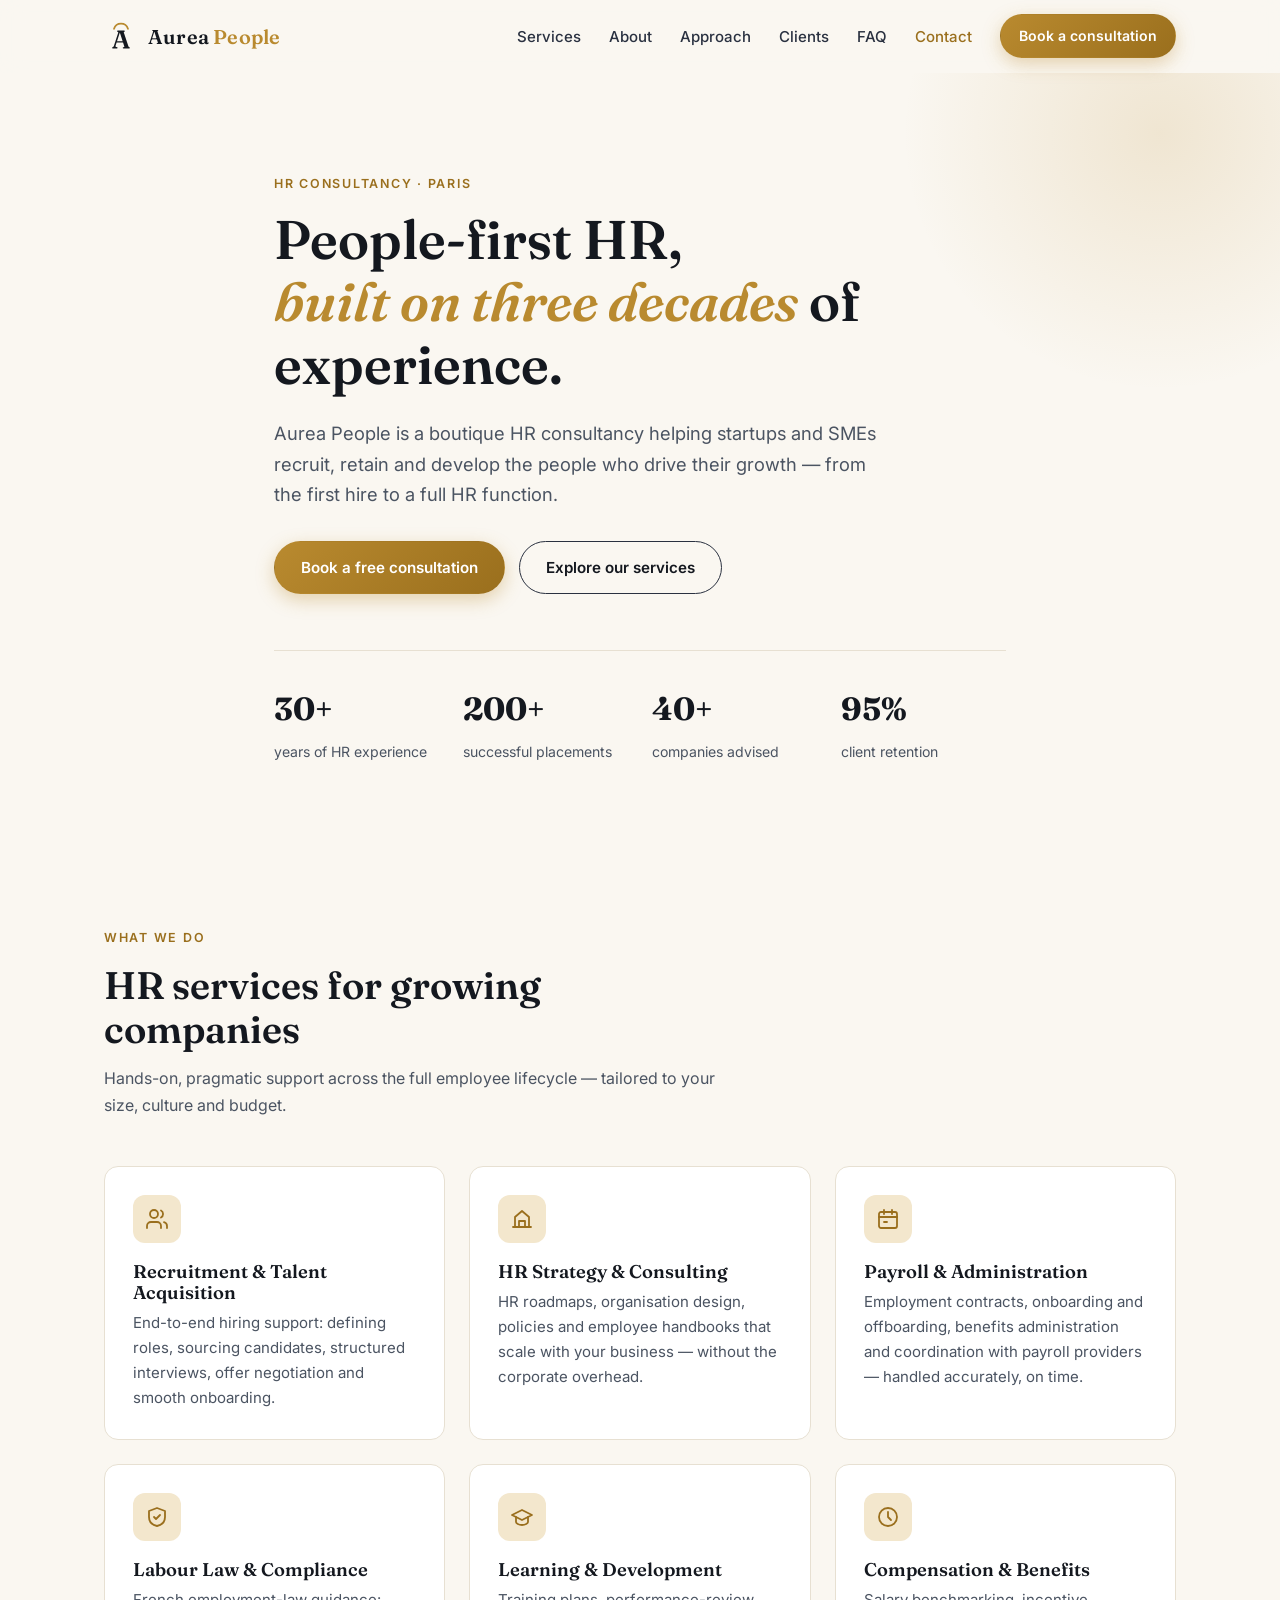
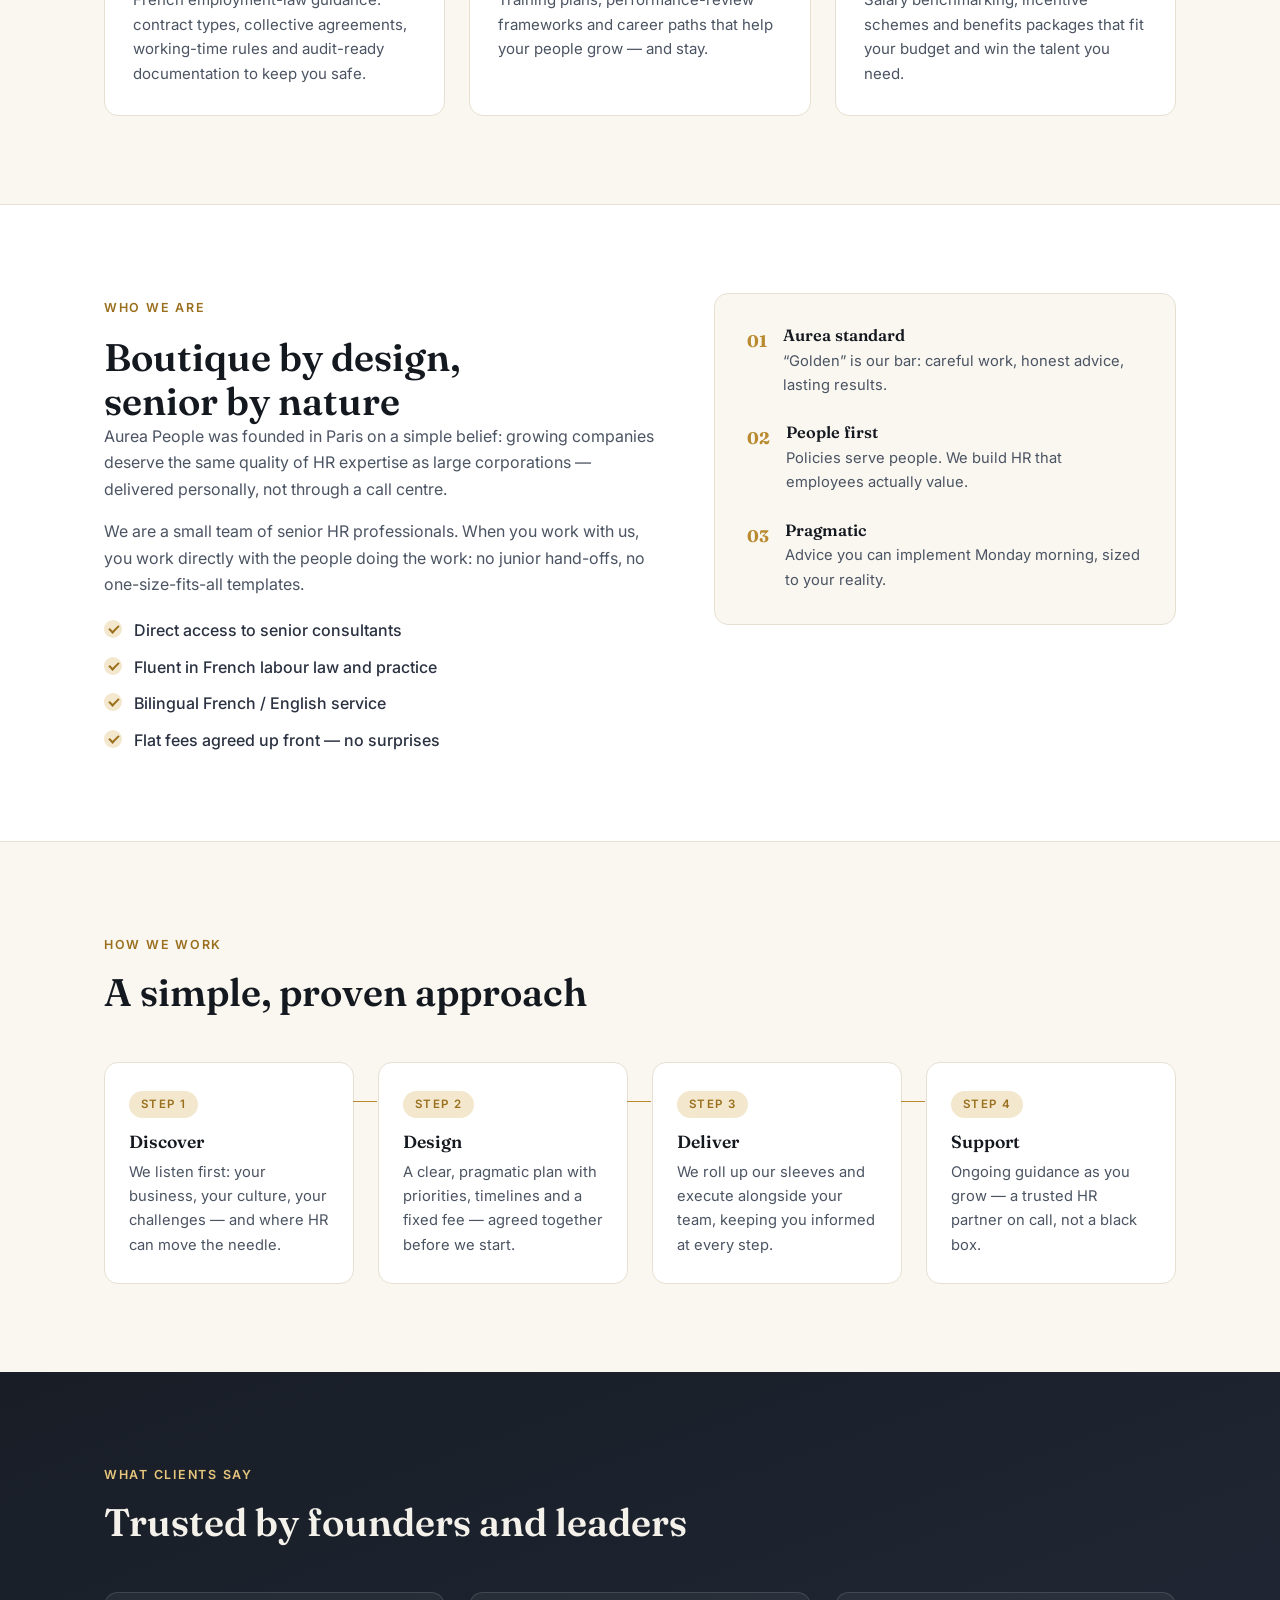
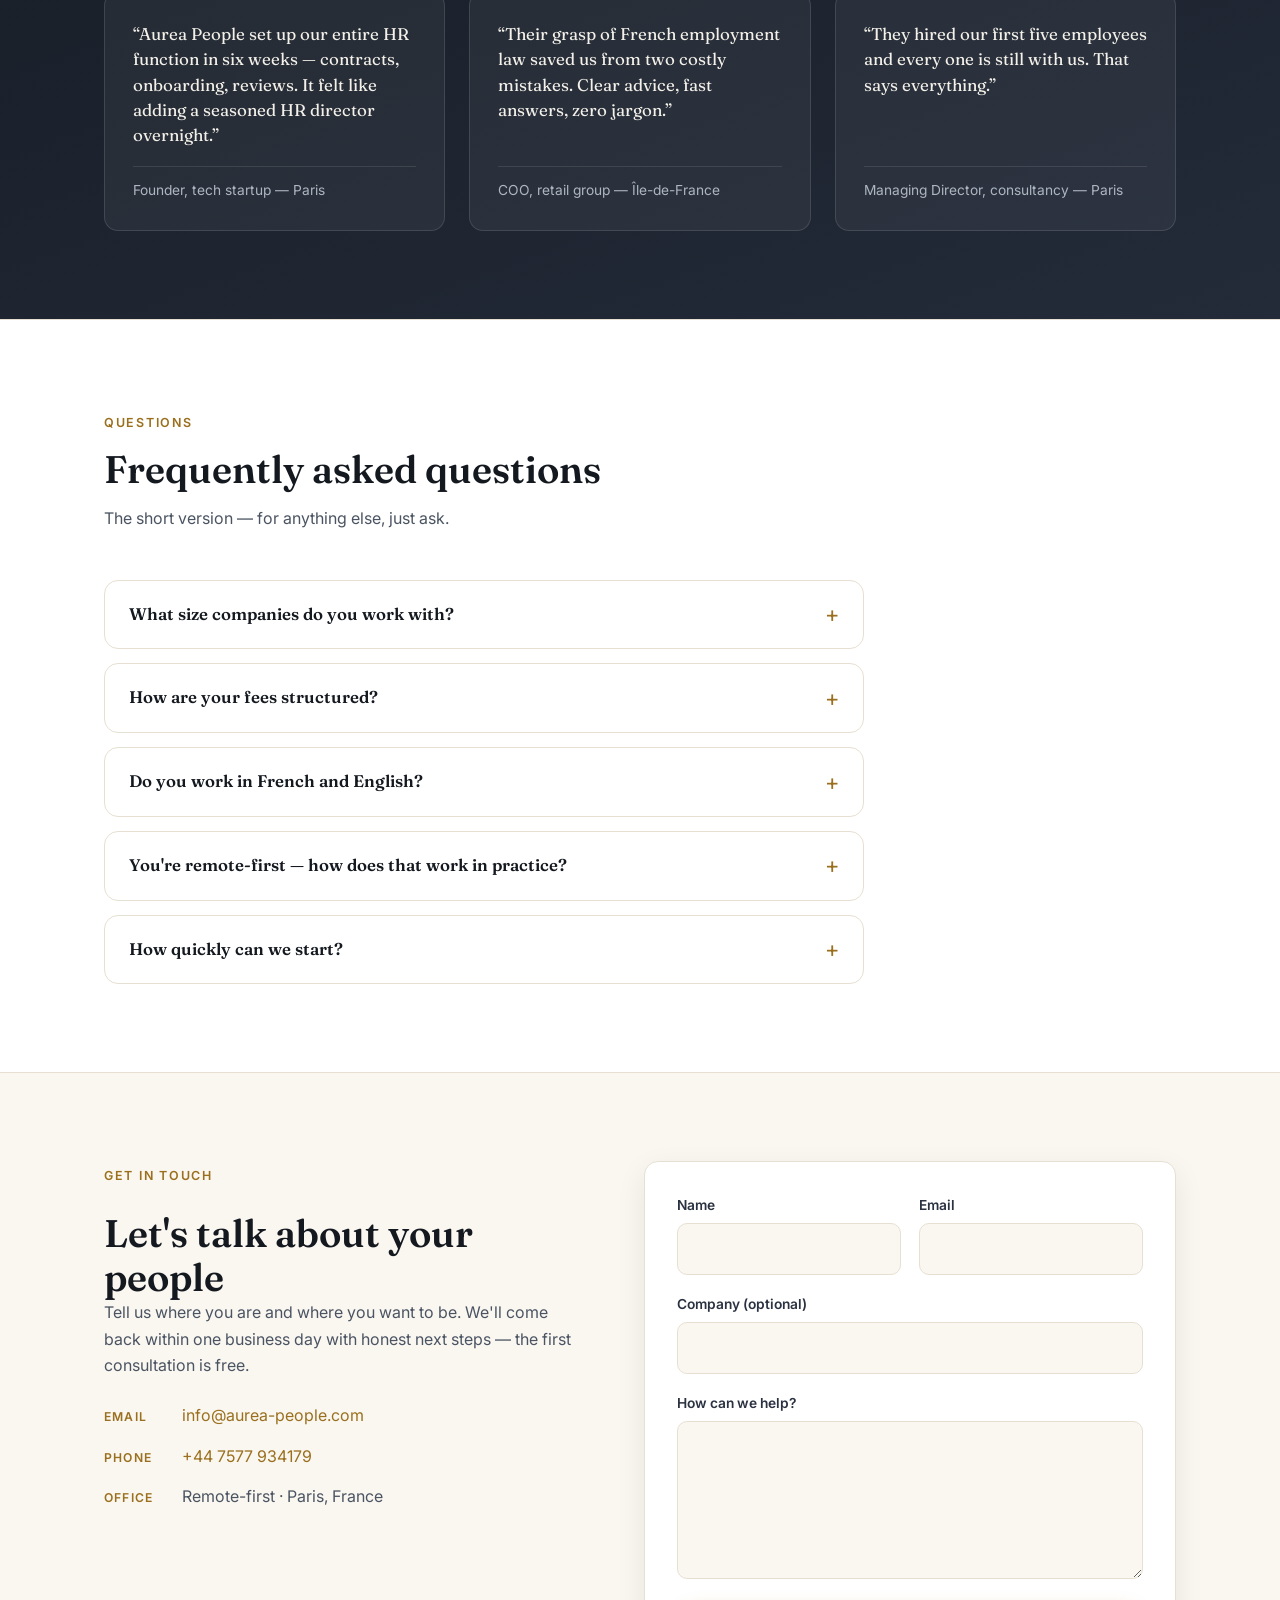
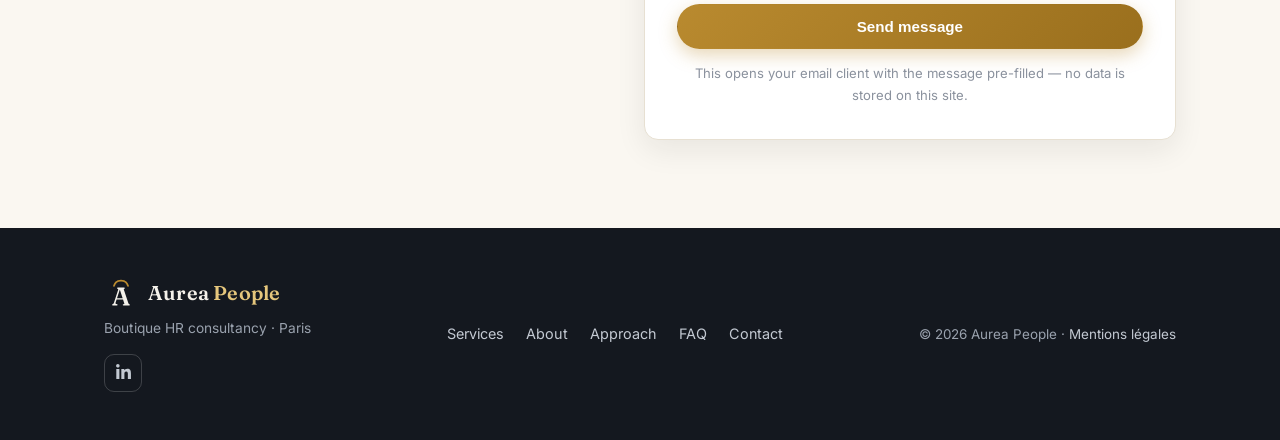
==== index.html @ 14871f21 "Initial commit: Aurea People static site" ====
<!DOCTYPE html>
<html lang="en">
<head>
  <meta charset="UTF-8" />
  <meta name="viewport" content="width=device-width, initial-scale=1.0" />
  <title>Aurea People — Boutique HR Consultancy in Paris</title>
  <meta name="description" content="Aurea People is a boutique HR consultancy in Paris helping startups and SMEs recruit, retain and develop their people — from first hire to full HR function." />
  <meta name="theme-color" content="#faf7f1" />
  <link rel="canonical" href="https://aurea-people.com/" />
  <meta property="og:title" content="Aurea People — Boutique HR Consultancy in Paris" />
  <meta property="og:description" content="People-first HR services: recruitment, HR strategy, payroll, compliance and training for growing companies." />
  <meta property="og:type" content="website" />
  <meta property="og:url" content="https://aurea-people.com/" />
  <meta property="og:image" content="https://aurea-people.com/social-card.png" />
  <meta property="og:image:width" content="1200" />
  <meta property="og:image:height" content="630" />
  <meta property="og:image:alt" content="Aurea People — Boutique HR consultancy in Paris" />
  <meta name="twitter:card" content="summary_large_image" />
  <meta name="twitter:title" content="Aurea People — Boutique HR Consultancy in Paris" />
  <meta name="twitter:description" content="People-first HR services: recruitment, HR strategy, payroll, compliance and training for growing companies." />
  <meta name="twitter:image" content="https://aurea-people.com/social-card.png" />
  <link rel="icon" type="image/svg+xml" href="favicon.svg" />
  <link rel="preconnect" href="https://fonts.googleapis.com" />
  <link rel="preconnect" href="https://fonts.gstatic.com" crossorigin />
  <link href="https://fonts.googleapis.com/css2?family=Fraunces:opsz,wght@9..144,500;9..144,600;9..144,700&family=Inter:wght@400;500;600&display=swap" rel="stylesheet" />
  <link rel="stylesheet" href="styles.css" />
  <script type="application/ld+json">
  {
    "@context": "https://schema.org",
    "@type": "ProfessionalService",
    "name": "Aurea People",
    "description": "Boutique HR consultancy in Paris helping startups and SMEs with recruitment, HR strategy, payroll, labour-law compliance, learning & development, and compensation & benefits.",
    "url": "https://aurea-people.com/",
    "image": "https://aurea-people.com/social-card.png",
    "email": "info@aurea-people.com",
    "telephone": "+447577934179",
    "address": {
      "@type": "PostalAddress",
      "addressLocality": "Paris",
      "addressCountry": "FR"
    },
    "areaServed": "France"
  }
  </script>
</head>
<body>

  <a class="skip-link" href="#main">Skip to content</a>

  <!-- ============ Header / Navigation ============ -->
  <header class="site-header" id="top">
    <nav class="nav container">
      <a href="#top" class="brand" aria-label="Aurea People — home">
        <svg class="brand-mark" viewBox="0 0 200 200" aria-hidden="true">
          <path class="brand-mark-halo" d="M 59 57.5 A 43 43 0 0 1 141 57.5" fill="none" stroke-width="10.5" stroke-linecap="round"/>
          <path class="brand-mark-a" transform="translate(45.25 173) scale(0.0750 -0.0750)" d="M348 569H939L944 465H341ZM465 46Q465 25 450.5 12.5Q436 0 404 0H90Q59 0 44.0 12.5Q29 25 29 46Q29 61 37.5 71.5Q46 82 68 93L101 106Q131 121 147.5 145.0Q164 169 183 230L503 1208Q516 1252 510.0 1271.5Q504 1291 469 1303Q441 1312 430.0 1324.5Q419 1337 419 1355Q419 1376 434.0 1388.0Q449 1400 481 1400H969Q1001 1400 1016.0 1388.0Q1031 1376 1031 1355Q1031 1336 1019.5 1324.0Q1008 1312 983 1304Q956 1296 951.0 1281.0Q946 1266 957 1232L1297 207Q1313 157 1331.0 133.5Q1349 110 1382 100Q1411 89 1421.0 77.0Q1431 65 1431 46Q1431 25 1416.0 12.5Q1401 0 1369 0H928Q897 0 882.0 12.5Q867 25 867 46Q867 64 877.5 75.0Q888 86 910 93L967 105Q993 113 992.0 131.0Q991 149 979 188L625 1280L658 1300L315 246Q302 205 302.0 178.5Q302 152 318.5 135.5Q335 119 369 105L423 92Q443 84 454.0 74.0Q465 64 465 46Z"/>
        </svg>
        <span class="brand-name">Aurea&nbsp;<span class="accent-word">People</span></span>
      </a>

      <button class="nav-toggle" id="nav-toggle" aria-label="Open menu" aria-expanded="false" aria-controls="nav-menu">
        <span></span><span></span><span></span>
      </button>

      <ul class="nav-menu" id="nav-menu">
        <li><a href="#services" class="nav-link">Services</a></li>
        <li><a href="#about" class="nav-link">About</a></li>
        <li><a href="#approach" class="nav-link">Approach</a></li>
        <li><a href="#testimonials" class="nav-link">Clients</a></li>
        <li><a href="#faq" class="nav-link">FAQ</a></li>
        <li><a href="#contact" class="nav-link">Contact</a></li>
        <li><a href="#contact" class="btn btn-primary btn-sm nav-cta">Book a consultation</a></li>
      </ul>
    </nav>
  </header>

  <main id="main">
    <!-- ============ Hero ============ -->
    <section class="hero">
      <div class="container hero-inner">
        <p class="eyebrow reveal">HR Consultancy · Paris</p>
        <h1 class="reveal">People-first HR,<br /><span class="accent">built on three decades</span> of experience.</h1>
        <p class="lead reveal">
          Aurea People is a boutique HR consultancy helping startups and SMEs recruit,
          retain and develop the people who drive their growth — from the first hire
          to a full HR function.
        </p>
        <div class="hero-actions reveal">
          <a href="#contact" class="btn btn-primary">Book a free consultation</a>
          <a href="#services" class="btn btn-ghost">Explore our services</a>
        </div>

        <dl class="stats reveal">
          <div class="stat"><dt data-count="30">0</dt><dd>years of HR experience</dd></div>
          <div class="stat"><dt data-count="200">0</dt><dd>successful placements</dd></div>
          <div class="stat"><dt data-count="40">0</dt><dd>companies advised</dd></div>
          <div class="stat"><dt data-count="95" data-suffix="%">0</dt><dd>client retention</dd></div>
        </dl>
      </div>
    </section>

    <!-- ============ Services ============ -->
    <section class="section" id="services">
      <div class="container">
        <div class="section-head reveal">
          <p class="eyebrow">What we do</p>
          <h2>HR services for growing companies</h2>
          <p class="section-sub">
            Hands-on, pragmatic support across the full employee lifecycle —
            tailored to your size, culture and budget.
          </p>
        </div>

        <div class="grid grid-3">
          <article class="card reveal">
            <div class="card-icon" aria-hidden="true">
              <svg viewBox="0 0 24 24" fill="none" stroke="currentColor" stroke-width="1.8" stroke-linecap="round" stroke-linejoin="round"><circle cx="9" cy="7" r="4"/><path d="M2 21v-2a4 4 0 0 1 4-4h6a4 4 0 0 1 4 4v2"/><path d="M16 3.5a4 4 0 0 1 0 7"/><path d="M22 21v-2a4 4 0 0 0-3-3.87"/></svg>
            </div>
            <h3>Recruitment &amp; Talent Acquisition</h3>
            <p>End-to-end hiring support: defining roles, sourcing candidates, structured interviews, offer negotiation and smooth onboarding.</p>
          </article>

          <article class="card reveal">
            <div class="card-icon" aria-hidden="true">
              <svg viewBox="0 0 24 24" fill="none" stroke="currentColor" stroke-width="1.8" stroke-linecap="round" stroke-linejoin="round"><path d="M3 20h18"/><path d="M5 20V10l7-6 7 6v10"/><path d="M9 20v-6h6v6"/></svg>
            </div>
            <h3>HR Strategy &amp; Consulting</h3>
            <p>HR roadmaps, organisation design, policies and employee handbooks that scale with your business — without the corporate overhead.</p>
          </article>

          <article class="card reveal">
            <div class="card-icon" aria-hidden="true">
              <svg viewBox="0 0 24 24" fill="none" stroke="currentColor" stroke-width="1.8" stroke-linecap="round" stroke-linejoin="round"><rect x="3" y="5" width="18" height="16" rx="2"/><path d="M3 10h18"/><path d="M8 3v4"/><path d="M16 3v4"/><path d="M8 15h3"/></svg>
            </div>
            <h3>Payroll &amp; Administration</h3>
            <p>Employment contracts, onboarding and offboarding, benefits administration and coordination with payroll providers — handled accurately, on time.</p>
          </article>

          <article class="card reveal">
            <div class="card-icon" aria-hidden="true">
              <svg viewBox="0 0 24 24" fill="none" stroke="currentColor" stroke-width="1.8" stroke-linecap="round" stroke-linejoin="round"><path d="M12 3l8 3v6c0 5-3.5 8-8 9-4.5-1-8-4-8-9V6l8-3z"/><path d="M9 12l2 2 4-4"/></svg>
            </div>
            <h3>Labour Law &amp; Compliance</h3>
            <p>French employment-law guidance: contract types, collective agreements, working-time rules and audit-ready documentation to keep you safe.</p>
          </article>

          <article class="card reveal">
            <div class="card-icon" aria-hidden="true">
              <svg viewBox="0 0 24 24" fill="none" stroke="currentColor" stroke-width="1.8" stroke-linecap="round" stroke-linejoin="round"><path d="M22 10L12 5 2 10l10 5 10-5z"/><path d="M6 12v5c0 1.5 2.7 3 6 3s6-1.5 6-3v-5"/></svg>
            </div>
            <h3>Learning &amp; Development</h3>
            <p>Training plans, performance-review frameworks and career paths that help your people grow — and stay.</p>
          </article>

          <article class="card reveal">
            <div class="card-icon" aria-hidden="true">
              <svg viewBox="0 0 24 24" fill="none" stroke="currentColor" stroke-width="1.8" stroke-linecap="round" stroke-linejoin="round"><circle cx="12" cy="12" r="9"/><path d="M12 7v5l3 3"/></svg>
            </div>
            <h3>Compensation &amp; Benefits</h3>
            <p>Salary benchmarking, incentive schemes and benefits packages that fit your budget and win the talent you need.</p>
          </article>
        </div>
      </div>
    </section>

    <!-- ============ About ============ -->
    <section class="section section-alt" id="about">
      <div class="container about-grid">
        <div class="about-text reveal">
          <p class="eyebrow">Who we are</p>
          <h2>Boutique by design,<br />senior by nature</h2>
          <p>
            Aurea People was founded in Paris on a simple belief: growing companies
            deserve the same quality of HR expertise as large corporations — delivered
            personally, not through a call centre.
          </p>
          <p>
            We are a small team of senior HR professionals. When you work with us,
            you work directly with the people doing the work: no junior hand-offs,
            no one-size-fits-all templates.
          </p>
          <ul class="check-list">
            <li>Direct access to senior consultants</li>
            <li>Fluent in French labour law and practice</li>
            <li>Bilingual French / English service</li>
            <li>Flat fees agreed up front — no surprises</li>
          </ul>
        </div>
        <aside class="about-panel reveal" aria-label="Our values">
          <div class="value">
            <span class="value-num">01</span>
            <div><h3>Aurea standard</h3><p>“Golden” is our bar: careful work, honest advice, lasting results.</p></div>
          </div>
          <div class="value">
            <span class="value-num">02</span>
            <div><h3>People first</h3><p>Policies serve people. We build HR that employees actually value.</p></div>
          </div>
          <div class="value">
            <span class="value-num">03</span>
            <div><h3>Pragmatic</h3><p>Advice you can implement Monday morning, sized to your reality.</p></div>
          </div>
        </aside>
      </div>
    </section>

    <!-- ============ Approach ============ -->
    <section class="section" id="approach">
      <div class="container">
        <div class="section-head reveal">
          <p class="eyebrow">How we work</p>
          <h2>A simple, proven approach</h2>
        </div>
        <ol class="steps">
          <li class="step reveal">
            <span class="step-tag">Step 1</span>
            <h3>Discover</h3>
            <p>We listen first: your business, your culture, your challenges — and where HR can move the needle.</p>
          </li>
          <li class="step reveal">
            <span class="step-tag">Step 2</span>
            <h3>Design</h3>
            <p>A clear, pragmatic plan with priorities, timelines and a fixed fee — agreed together before we start.</p>
          </li>
          <li class="step reveal">
            <span class="step-tag">Step 3</span>
            <h3>Deliver</h3>
            <p>We roll up our sleeves and execute alongside your team, keeping you informed at every step.</p>
          </li>
          <li class="step reveal">
            <span class="step-tag">Step 4</span>
            <h3>Support</h3>
            <p>Ongoing guidance as you grow — a trusted HR partner on call, not a black box.</p>
          </li>
        </ol>
      </div>
    </section>

    <!-- ============ Testimonials ============
         NOTE: replace these placeholder quotes with real client
         testimonials (with permission) before launch. -->
    <section class="section section-dark" id="testimonials">
      <div class="container">
        <div class="section-head reveal">
          <p class="eyebrow eyebrow-light">What clients say</p>
          <h2>Trusted by founders and leaders</h2>
        </div>
        <div class="grid grid-3">
          <figure class="quote reveal">
            <blockquote>“Aurea People set up our entire HR function in six weeks — contracts, onboarding, reviews. It felt like adding a seasoned HR director overnight.”</blockquote>
            <figcaption>Founder, tech startup — Paris</figcaption>
          </figure>
          <figure class="quote reveal">
            <blockquote>“Their grasp of French employment law saved us from two costly mistakes. Clear advice, fast answers, zero jargon.”</blockquote>
            <figcaption>COO, retail group — Île-de-France</figcaption>
          </figure>
          <figure class="quote reveal">
            <blockquote>“They hired our first five employees and every one is still with us. That says everything.”</blockquote>
            <figcaption>Managing Director, consultancy — Paris</figcaption>
          </figure>
        </div>
      </div>
    </section>

    <!-- ============ FAQ ============ -->
    <section class="section section-alt" id="faq">
      <div class="container">
        <div class="section-head reveal">
          <p class="eyebrow">Questions</p>
          <h2>Frequently asked questions</h2>
          <p class="section-sub">The short version — for anything else, just ask.</p>
        </div>
        <div class="faq-list reveal">
          <details class="faq-item">
            <summary>What size companies do you work with?</summary>
            <p class="faq-answer">
              Startups and SMEs — from founders making their first hire to companies
              of around 200 people building a full HR function. Our support scales
              as you grow.
            </p>
          </details>
          <details class="faq-item">
            <summary>How are your fees structured?</summary>
            <p class="faq-answer">
              Flat fees agreed up front, always. One-off projects (setting up
              contracts, a hiring process, a benefits scheme) are quoted as a fixed
              package; ongoing support runs as a monthly retainer sized to your
              needs. No hourly billing, no surprises.
            </p>
          </details>
          <details class="faq-item">
            <summary>Do you work in French and English?</summary>
            <p class="faq-answer">
              Yes — we're fully bilingual. We draft French legal documents
              (contracts, handbooks, policies) and can run the whole relationship
              in English for international founders and teams.
            </p>
          </details>
          <details class="faq-item">
            <summary>You're remote-first — how does that work in practice?</summary>
            <p class="faq-answer">
              Day to day, we work over video calls, email and your own HR tools —
              which keeps us responsive and keeps costs down. For workshops,
              interviews or sensitive sessions, we meet on site in Paris and across
              Île-de-France.
            </p>
          </details>
          <details class="faq-item">
            <summary>How quickly can we start?</summary>
            <p class="faq-answer">
              The first consultation is free and we reply within one business day.
              Most engagements kick off within one to two weeks of that first call.
            </p>
          </details>
        </div>
      </div>
    </section>

    <!-- ============ Contact ============ -->
    <section class="section" id="contact">
      <div class="container contact-grid">
        <div class="contact-intro reveal">
          <p class="eyebrow">Get in touch</p>
          <h2>Let's talk about your people</h2>
          <p>
            Tell us where you are and where you want to be. We'll come back within
            one business day with honest next steps — the first consultation is free.
          </p>
          <ul class="contact-list">
            <li>
              <span class="contact-label">Email</span>
              <a href="mailto:info@aurea-people.com" id="contact-email">info@aurea-people.com</a>
            </li>
            <li>
              <span class="contact-label">Phone</span>
              <a href="tel:+447577934179">+44 7577 934179</a>
            </li>
            <li>
              <span class="contact-label">Office</span>
              <span>Remote-first · Paris, France</span>
            </li>
          </ul>
        </div>

        <form class="contact-form reveal" id="contact-form" novalidate>
          <div class="field-row">
            <div class="field">
              <label for="cf-name">Name</label>
              <input type="text" id="cf-name" name="name" required autocomplete="name" />
            </div>
            <div class="field">
              <label for="cf-email">Email</label>
              <input type="email" id="cf-email" name="email" required autocomplete="email" />
            </div>
          </div>
          <div class="field">
            <label for="cf-company">Company (optional)</label>
            <input type="text" id="cf-company" name="company" autocomplete="organization" />
          </div>
          <div class="field">
            <label for="cf-message">How can we help?</label>
            <textarea id="cf-message" name="message" rows="5" required></textarea>
          </div>
          <button type="submit" class="btn btn-primary btn-block">Send message</button>
          <p class="form-hint" id="form-hint">
            This opens your email client with the message pre-filled — no data is stored on this site.
          </p>
        </form>
      </div>
    </section>
  </main>

  <!-- ============ Footer ============ -->
  <footer class="site-footer">
    <div class="container footer-inner">
      <div class="footer-brand">
        <a href="#top" class="brand">
          <svg class="brand-mark" viewBox="0 0 200 200" aria-hidden="true">
            <path class="brand-mark-halo" d="M 59 57.5 A 43 43 0 0 1 141 57.5" fill="none" stroke-width="10.5" stroke-linecap="round"/>
            <path class="brand-mark-a" transform="translate(45.25 173) scale(0.0750 -0.0750)" d="M348 569H939L944 465H341ZM465 46Q465 25 450.5 12.5Q436 0 404 0H90Q59 0 44.0 12.5Q29 25 29 46Q29 61 37.5 71.5Q46 82 68 93L101 106Q131 121 147.5 145.0Q164 169 183 230L503 1208Q516 1252 510.0 1271.5Q504 1291 469 1303Q441 1312 430.0 1324.5Q419 1337 419 1355Q419 1376 434.0 1388.0Q449 1400 481 1400H969Q1001 1400 1016.0 1388.0Q1031 1376 1031 1355Q1031 1336 1019.5 1324.0Q1008 1312 983 1304Q956 1296 951.0 1281.0Q946 1266 957 1232L1297 207Q1313 157 1331.0 133.5Q1349 110 1382 100Q1411 89 1421.0 77.0Q1431 65 1431 46Q1431 25 1416.0 12.5Q1401 0 1369 0H928Q897 0 882.0 12.5Q867 25 867 46Q867 64 877.5 75.0Q888 86 910 93L967 105Q993 113 992.0 131.0Q991 149 979 188L625 1280L658 1300L315 246Q302 205 302.0 178.5Q302 152 318.5 135.5Q335 119 369 105L423 92Q443 84 454.0 74.0Q465 64 465 46Z"/>
          </svg>
          <span class="brand-name">Aurea&nbsp;<span class="accent-word">People</span></span>
        </a>
        <p>Boutique HR consultancy · Paris</p>
        <!-- TODO: replace href with the company LinkedIn page URL -->
        <a class="social-link" href="#" aria-label="Aurea People on LinkedIn">
          <svg viewBox="0 0 448 512" fill="currentColor" aria-hidden="true"><path d="M100.28 448H7.4V148.9h92.88zM53.79 108.1C24.09 108.1 0 83.5 0 53.8a53.79 53.79 0 0 1 107.58 0c0 29.7-24.1 54.3-53.79 54.3zM447.9 448h-92.68V302.4c0-34.7-.7-79.2-48.29-79.2-48.29 0-55.69 37.7-55.69 76.7V448h-92.78V148.9h89.08v40.8h1.3c12.4-23.5 42.69-48.3 87.88-48.3 94 0 111.28 61.9 111.28 142.3V448z"/></svg>
        </a>
      </div>
      <nav class="footer-nav" aria-label="Footer">
        <a href="#services">Services</a>
        <a href="#about">About</a>
        <a href="#approach">Approach</a>
        <a href="#faq">FAQ</a>
        <a href="#contact">Contact</a>
      </nav>
      <p class="footer-legal">
        © <span id="year">2026</span> Aurea People ·
        <a href="mentions-legales.html" id="legal-link">Mentions légales</a>
      </p>
    </div>
  </footer>

  <script src="main.js"></script>
</body>
</html>
---- styles.css ----
/* ==========================================================================
   Aurea People — styles
   Palette: ivory / deep ink / gold
   ========================================================================== */

:root {
  --ink: #14181f;
  --ink-soft: #2a3140;
  --body: #4b5462;
  --ivory: #faf7f1;
  --paper: #ffffff;
  --gold: #b98a2f;
  --gold-deep: #9a6f1d;
  --gold-soft: #f3e7cd;
  --line: #e7e0d2;
  --radius: 14px;
  --shadow: 0 10px 30px rgba(20, 24, 31, 0.08);
  --font-display: "Fraunces", Georgia, serif;
  --font-body: "Inter", -apple-system, "Segoe UI", sans-serif;
  --container: 1120px;
}

* { margin: 0; padding: 0; box-sizing: border-box; }

html { scroll-behavior: smooth; }

body {
  font-family: var(--font-body);
  font-size: 16px;
  line-height: 1.65;
  color: var(--body);
  background: var(--ivory);
  -webkit-font-smoothing: antialiased;
}

h1, h2, h3 {
  font-family: var(--font-display);
  color: var(--ink);
  line-height: 1.15;
  font-weight: 600;
}

h1 { font-size: clamp(2.2rem, 5vw, 3.4rem); }
h2 { font-size: clamp(1.7rem, 3.5vw, 2.4rem); }
h3 { font-size: 1.15rem; }

a { color: var(--gold-deep); text-decoration: none; }
a:hover { text-decoration: underline; }

.container {
  max-width: var(--container);
  margin: 0 auto;
  padding: 0 24px;
}

.accent { color: var(--gold); font-style: italic; }

.eyebrow {
  display: inline-block;
  font-size: 0.78rem;
  font-weight: 600;
  letter-spacing: 0.14em;
  text-transform: uppercase;
  color: var(--gold-deep);
  margin-bottom: 14px;
}

.eyebrow-light { color: #e5c67c; }

/* ---------- Buttons ---------- */
.btn {
  display: inline-block;
  padding: 13px 26px;
  border-radius: 999px;
  font-weight: 600;
  font-size: 0.95rem;
  border: 1.5px solid transparent;
  cursor: pointer;
  transition: transform 0.15s ease, box-shadow 0.15s ease, background 0.15s ease;
}
.btn:hover { text-decoration: none; transform: translateY(-2px); }

.btn-primary {
  background: linear-gradient(135deg, var(--gold), var(--gold-deep));
  color: #fff;
  box-shadow: 0 6px 18px rgba(185, 138, 47, 0.35);
}
.btn-primary:hover { box-shadow: 0 10px 24px rgba(185, 138, 47, 0.45); }

.btn-ghost {
  border-color: var(--ink-soft);
  color: var(--ink);
  background: transparent;
}
.btn-ghost:hover { background: rgba(20, 24, 31, 0.05); }

.btn-sm { padding: 9px 18px; font-size: 0.88rem; }
.btn-block { width: 100%; }

/* ---------- Header ---------- */
.site-header {
  position: sticky;
  top: 0;
  z-index: 50;
  background: rgba(250, 247, 241, 0.85);
  backdrop-filter: blur(12px);
  -webkit-backdrop-filter: blur(12px);
  border-bottom: 1px solid transparent;
  transition: border-color 0.2s ease;
}
.site-header.scrolled { border-bottom-color: var(--line); }

.nav {
  display: flex;
  align-items: center;
  justify-content: space-between;
  height: 72px;
}

.brand {
  display: inline-flex;
  align-items: center;
  gap: 10px;
  color: var(--ink);
}
.brand:hover { text-decoration: none; }

/* Mark: outlined Fraunces "A" under a gold halo arc — masters: logo.svg / logo-dark.svg */
.brand-mark { width: 34px; height: 34px; flex-shrink: 0; }
.brand-mark-halo { stroke: var(--gold); }
.brand-mark-a { fill: var(--ink); }

.brand-name {
  font-family: var(--font-display);
  font-size: 1.25rem;
  font-weight: 600;
  letter-spacing: 0.01em;
  color: var(--ink);
}
.accent-word { color: var(--gold); }

.nav-menu {
  display: flex;
  align-items: center;
  gap: 28px;
  list-style: none;
}

.nav-link {
  color: var(--ink-soft);
  font-weight: 500;
  font-size: 0.94rem;
}
.nav-link:hover, .nav-link.active { color: var(--gold-deep); text-decoration: none; }

.nav-toggle {
  display: none;
  flex-direction: column;
  gap: 5px;
  background: none;
  border: 0;
  padding: 8px;
  cursor: pointer;
}
.nav-toggle span {
  width: 22px;
  height: 2px;
  background: var(--ink);
  border-radius: 2px;
  transition: transform 0.2s ease, opacity 0.2s ease;
}
.nav-toggle.open span:nth-child(1) { transform: translateY(7px) rotate(45deg); }
.nav-toggle.open span:nth-child(2) { opacity: 0; }
.nav-toggle.open span:nth-child(3) { transform: translateY(-7px) rotate(-45deg); }

/* ---------- Hero ---------- */
.hero {
  position: relative;
  overflow: hidden;
  padding: 96px 0 72px;
}
.hero::before {
  content: "";
  position: absolute;
  top: -220px;
  right: -160px;
  width: 560px;
  height: 560px;
  border-radius: 50%;
  background: radial-gradient(circle, rgba(185, 138, 47, 0.16), transparent 65%);
  pointer-events: none;
}

.hero-inner { max-width: 780px; }

.hero .lead {
  font-size: 1.15rem;
  margin: 22px 0 32px;
  max-width: 620px;
}

.hero-actions { display: flex; flex-wrap: wrap; gap: 14px; }

.stats {
  display: grid;
  grid-template-columns: repeat(4, 1fr);
  gap: 24px;
  margin-top: 56px;
  padding-top: 32px;
  border-top: 1px solid var(--line);
}
.stat dt {
  font-family: var(--font-display);
  font-size: 2rem;
  font-weight: 700;
  color: var(--ink);
}
.stat dd { font-size: 0.88rem; margin-top: 4px; }

/* ---------- Sections ---------- */
.section { padding: 88px 0; }
.section-alt { background: var(--paper); border-block: 1px solid var(--line); }
.section-dark {
  background: linear-gradient(160deg, #181d26, #232b39);
  color: #c9cfd9;
}
.section-dark h2, .section-dark blockquote { color: #f4f1ea; }

.section-head { max-width: 640px; margin-bottom: 48px; }
.section-sub { margin-top: 14px; }

/* ---------- Cards / services ---------- */
.grid { display: grid; gap: 24px; }
.grid-3 { grid-template-columns: repeat(3, 1fr); }

.card {
  background: var(--paper);
  border: 1px solid var(--line);
  border-radius: var(--radius);
  padding: 28px;
  transition: transform 0.2s ease, box-shadow 0.2s ease, border-color 0.2s ease;
}
.card:hover {
  transform: translateY(-4px);
  box-shadow: var(--shadow);
  border-color: #d9cba6;
}

.card-icon {
  display: inline-flex;
  align-items: center;
  justify-content: center;
  width: 48px;
  height: 48px;
  border-radius: 12px;
  background: var(--gold-soft);
  color: var(--gold-deep);
  margin-bottom: 18px;
}
.card-icon svg { width: 24px; height: 24px; }

.card h3 { margin-bottom: 8px; }
.card p { font-size: 0.94rem; }

/* ---------- About ---------- */
.about-grid {
  display: grid;
  grid-template-columns: 1.2fr 1fr;
  gap: 56px;
  align-items: start;
}

.about-text p { margin-bottom: 16px; }

.check-list {
  list-style: none;
  margin-top: 20px;
  display: grid;
  gap: 10px;
}
.check-list li {
  padding-left: 30px;
  position: relative;
  color: var(--ink-soft);
  font-weight: 500;
}
.check-list li::before {
  content: "";
  position: absolute;
  left: 0;
  top: 3px;
  width: 18px;
  height: 18px;
  border-radius: 50%;
  background: var(--gold-soft);
}
.check-list li::after {
  content: "";
  position: absolute;
  left: 5px;
  top: 8px;
  width: 8px;
  height: 4px;
  border-left: 2px solid var(--gold-deep);
  border-bottom: 2px solid var(--gold-deep);
  transform: rotate(-45deg);
}

.about-panel {
  background: var(--ivory);
  border: 1px solid var(--line);
  border-radius: var(--radius);
  padding: 32px;
  display: grid;
  gap: 26px;
}

.value { display: flex; gap: 16px; }
.value-num {
  font-family: var(--font-display);
  font-size: 1.05rem;
  font-weight: 700;
  color: var(--gold);
  padding-top: 2px;
}
.value h3 { font-size: 1.02rem; margin-bottom: 4px; }
.value p { font-size: 0.92rem; }

/* ---------- Approach / steps ---------- */
.steps {
  list-style: none;
  display: grid;
  grid-template-columns: repeat(4, 1fr);
  gap: 24px;
  counter-reset: step;
}

.step {
  position: relative;
  padding: 26px 24px;
  background: var(--paper);
  border: 1px solid var(--line);
  border-radius: var(--radius);
}
.step::before {
  content: "";
  position: absolute;
  top: 38px;
  right: -24px;
  width: 24px;
  height: 1px;
  background: var(--gold);
}
.step:last-child::before { display: none; }

.step-tag {
  display: inline-block;
  font-size: 0.72rem;
  font-weight: 600;
  letter-spacing: 0.12em;
  text-transform: uppercase;
  color: var(--gold-deep);
  background: var(--gold-soft);
  border-radius: 999px;
  padding: 4px 12px;
  margin-bottom: 14px;
}
.step h3 { margin-bottom: 8px; font-size: 1.1rem; }
.step p { font-size: 0.92rem; }

/* ---------- Testimonials ---------- */
.quote {
  background: rgba(255, 255, 255, 0.05);
  border: 1px solid rgba(255, 255, 255, 0.12);
  border-radius: var(--radius);
  padding: 28px;
  display: flex;
  flex-direction: column;
  gap: 18px;
}
.quote blockquote {
  font-family: var(--font-display);
  font-size: 1.06rem;
  line-height: 1.5;
}
.quote figcaption {
  margin-top: auto;
  font-size: 0.86rem;
  color: #aeb6c2;
  padding-top: 12px;
  border-top: 1px solid rgba(255, 255, 255, 0.1);
}

/* ---------- Contact ---------- */
.contact-grid {
  display: grid;
  grid-template-columns: 1fr 1.1fr;
  gap: 56px;
  align-items: start;
}

.contact-intro > p { margin-bottom: 24px; }

.contact-list {
  list-style: none;
  display: grid;
  gap: 14px;
}
.contact-list li { display: flex; align-items: baseline; gap: 14px; }
.contact-label {
  display: inline-block;
  min-width: 64px;
  font-size: 0.76rem;
  font-weight: 600;
  letter-spacing: 0.1em;
  text-transform: uppercase;
  color: var(--gold-deep);
}

.contact-form {
  background: var(--paper);
  border: 1px solid var(--line);
  border-radius: var(--radius);
  padding: 32px;
  box-shadow: var(--shadow);
}

.field { margin-bottom: 18px; }
.field-row { display: grid; grid-template-columns: 1fr 1fr; gap: 18px; }

.field label {
  display: block;
  font-size: 0.86rem;
  font-weight: 600;
  color: var(--ink-soft);
  margin-bottom: 6px;
}
.field input,
.field textarea {
  width: 100%;
  padding: 12px 14px;
  border: 1.5px solid var(--line);
  border-radius: 10px;
  font: inherit;
  color: var(--ink);
  background: var(--ivory);
  transition: border-color 0.15s ease, background 0.15s ease;
}
.field input:focus,
.field textarea:focus {
  outline: none;
  border-color: var(--gold);
  background: #fff;
}

.form-hint {
  margin-top: 14px;
  font-size: 0.82rem;
  color: #8a919d;
  text-align: center;
}
.form-hint.success { color: #2e7d43; font-weight: 500; }

/* ---------- Footer ---------- */
.site-footer {
  background: var(--ink);
  color: #9aa2ae;
  padding: 48px 0;
}
.footer-inner {
  display: flex;
  flex-wrap: wrap;
  gap: 28px;
  align-items: center;
  justify-content: space-between;
}
.footer-brand .brand { color: #f4f1ea; margin-bottom: 6px; }
.footer-brand .brand-mark-a { fill: #f4f1ea; }
.footer-brand .brand-name { color: #f4f1ea; }
.footer-brand .accent-word { color: #e5c67c; }
.footer-brand p { font-size: 0.86rem; }

.footer-nav { display: flex; gap: 22px; }
.footer-nav a { color: #c3c9d2; font-size: 0.9rem; }
.footer-nav a:hover { color: #e5c67c; }

.footer-legal { font-size: 0.84rem; }
.footer-legal a { color: #c3c9d2; }

/* ---------- Reveal animation ---------- */
.reveal {
  opacity: 0;
  transform: translateY(18px);
  transition: opacity 0.6s ease, transform 0.6s ease;
}
.reveal.visible { opacity: 1; transform: none; }

@media (prefers-reduced-motion: reduce) {
  html { scroll-behavior: auto; }
  .reveal { opacity: 1; transform: none; transition: none; }
}

/* ---------- Responsive ---------- */
@media (max-width: 960px) {
  .grid-3 { grid-template-columns: repeat(2, 1fr); }
  .steps { grid-template-columns: repeat(2, 1fr); }
  .step::before { display: none; }
  .about-grid, .contact-grid { grid-template-columns: 1fr; gap: 40px; }
  .stats { grid-template-columns: repeat(2, 1fr); }
}

@media (max-width: 680px) {
  .section { padding: 64px 0; }
  .hero { padding: 64px 0 56px; }

  .nav-toggle { display: flex; }

  .nav-menu {
    position: absolute;
    top: 72px;
    left: 0;
    right: 0;
    flex-direction: column;
    align-items: flex-start;
    gap: 4px;
    background: var(--ivory);
    border-bottom: 1px solid var(--line);
    padding: 16px 24px 24px;
    display: none;
  }
  .nav-menu.open { display: flex; }
  .nav-menu li { width: 100%; }
  .nav-link { display: block; padding: 10px 0; font-size: 1rem; }
  .nav-cta { margin-top: 10px; }

  .grid-3, .steps { grid-template-columns: 1fr; }
  .field-row { grid-template-columns: 1fr; }
  .footer-inner { flex-direction: column; text-align: center; }
}

/* ---------- Accessibility: skip link & focus styles ---------- */
.skip-link {
  position: absolute;
  left: 16px;
  top: -56px;
  z-index: 100;
  padding: 10px 18px;
  background: var(--ink);
  color: #fff;
  font-size: 0.9rem;
  border-radius: 0 0 10px 10px;
  transition: top 0.2s ease;
}
.skip-link:focus { top: 0; color: #fff; text-decoration: none; }

a:focus-visible,
button:focus-visible,
summary:focus-visible {
  outline: 2px solid var(--gold-deep);
  outline-offset: 3px;
}
.field input:focus-visible,
.field textarea:focus-visible {
  outline: 2px solid var(--gold);
  outline-offset: 1px;
}

/* ---------- FAQ ---------- */
.faq-list {
  max-width: 760px;
  display: grid;
  gap: 14px;
}
.faq-item {
  background: var(--paper);
  border: 1px solid var(--line);
  border-radius: var(--radius);
  overflow: hidden;
}
.faq-item summary {
  display: flex;
  align-items: center;
  justify-content: space-between;
  gap: 16px;
  padding: 20px 24px;
  cursor: pointer;
  list-style: none;
  font-family: var(--font-display);
  font-weight: 600;
  font-size: 1.05rem;
  color: var(--ink);
}
.faq-item summary:hover { color: var(--gold-deep); }
.faq-item summary::-webkit-details-marker { display: none; }
.faq-item summary::after {
  content: "+";
  flex-shrink: 0;
  font-family: var(--font-body);
  font-weight: 400;
  font-size: 1.4rem;
  line-height: 1;
  color: var(--gold-deep);
  transition: transform 0.2s ease;
}
.faq-item[open] summary::after { transform: rotate(45deg); }
.faq-answer { padding: 0 24px 22px; font-size: 0.95rem; }

/* ---------- Footer social link ---------- */
.social-link {
  display: inline-flex;
  align-items: center;
  justify-content: center;
  width: 38px;
  height: 38px;
  margin-top: 14px;
  border: 1px solid rgba(255, 255, 255, 0.18);
  border-radius: 10px;
  color: #c3c9d2;
  transition: color 0.15s ease, border-color 0.15s ease;
}
.social-link svg { width: 17px; height: 17px; }
.social-link:hover { color: #e5c67c; border-color: #e5c67c; text-decoration: none; }

/* ---------- Legal page (mentions légales) ---------- */
.legal-page { padding: 72px 0 96px; }
.legal { max-width: 760px; }
.legal h1 { margin-bottom: 8px; }
.legal-updated { font-size: 0.86rem; color: #8a919d; margin-bottom: 36px; }
.legal h2 { font-size: 1.3rem; margin: 36px 0 12px; }
.legal p { margin-bottom: 12px; }
.legal ul { margin: 0 0 12px 20px; }
.legal strong { color: var(--ink-soft); }
.legal-back { margin-top: 36px; }
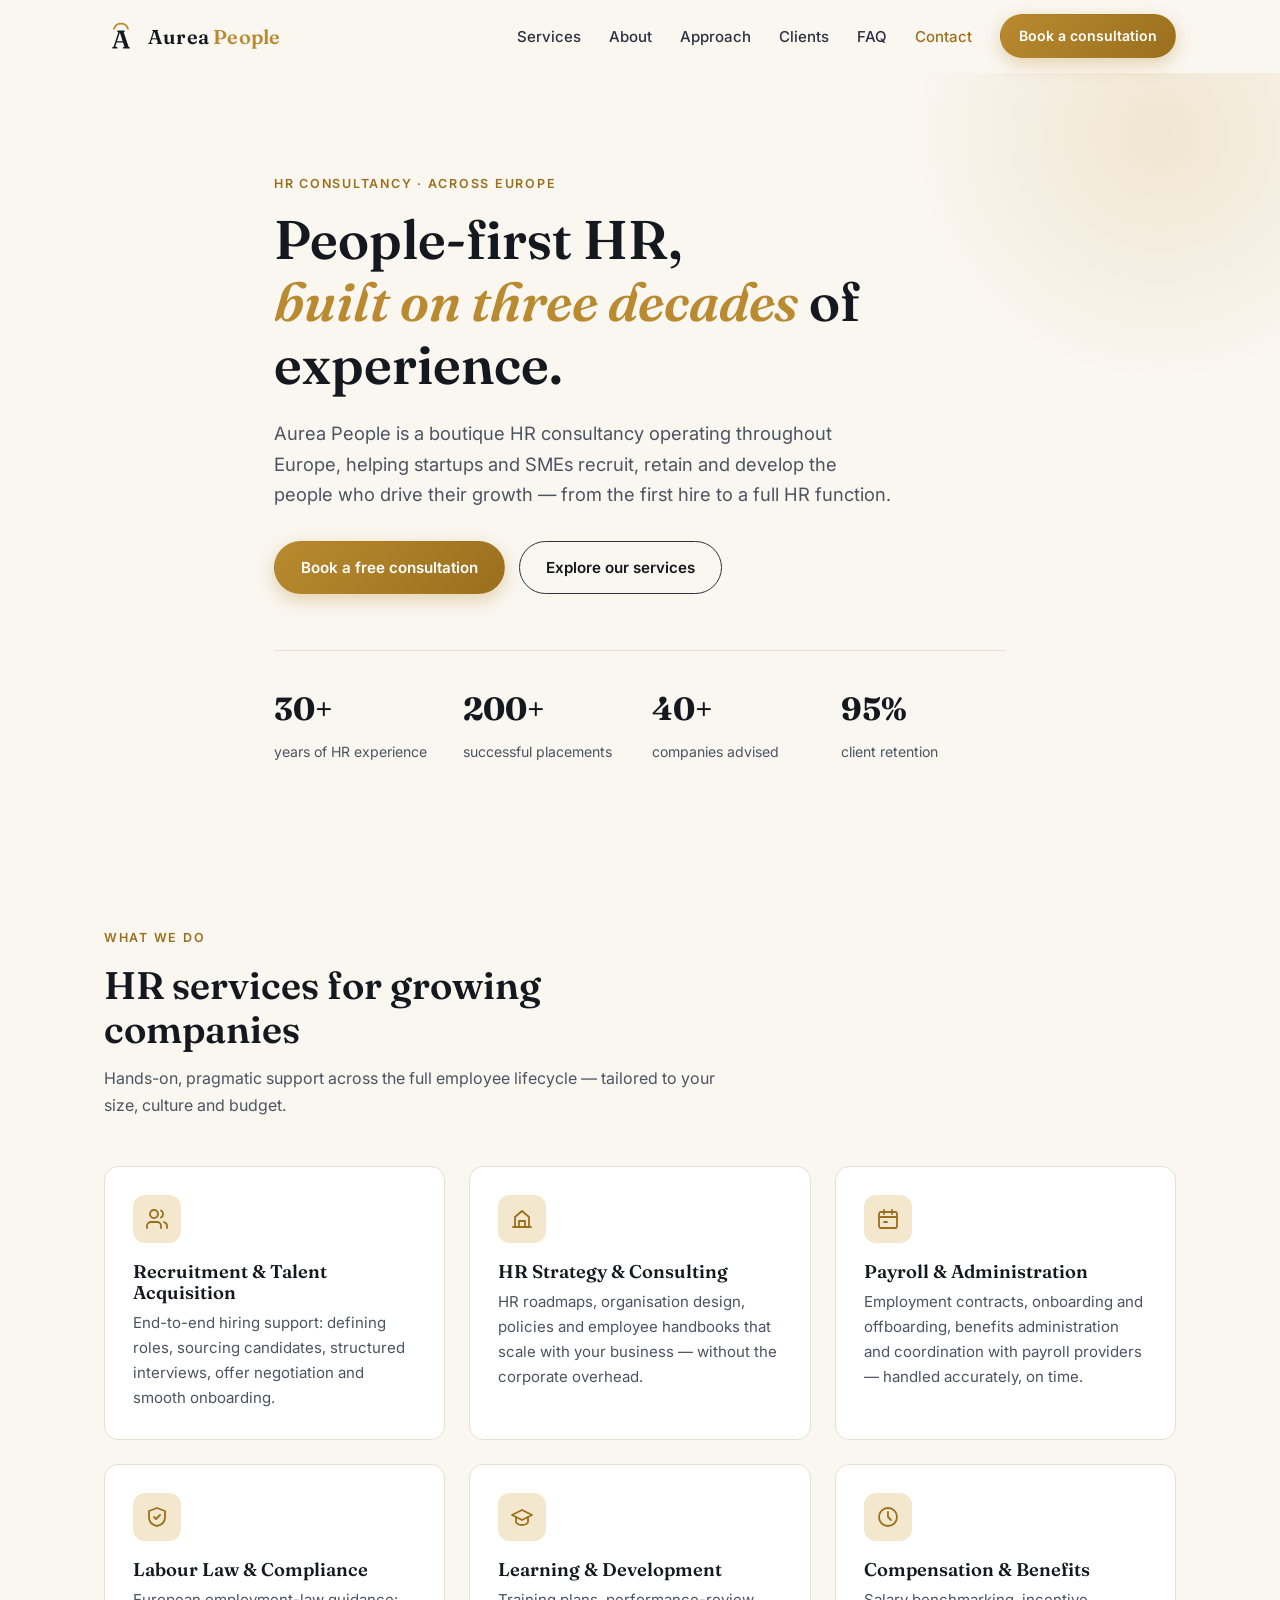
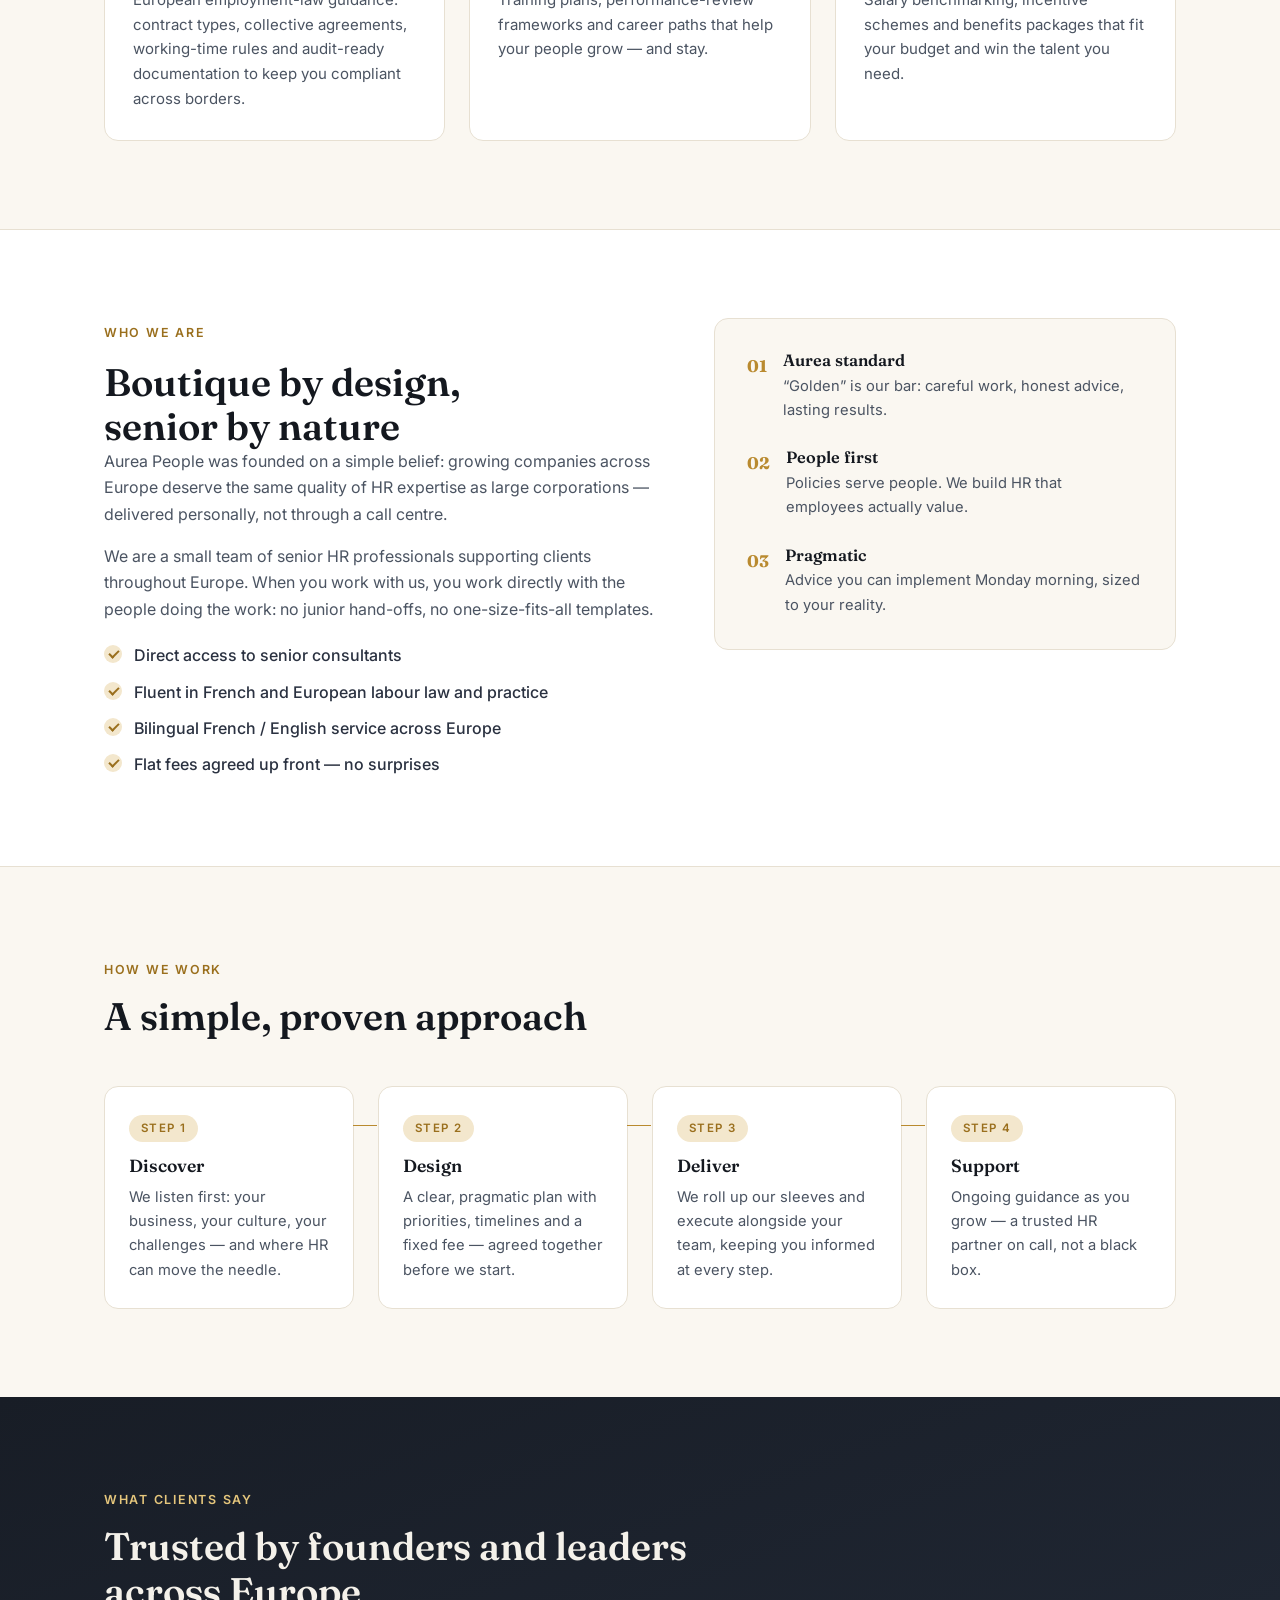
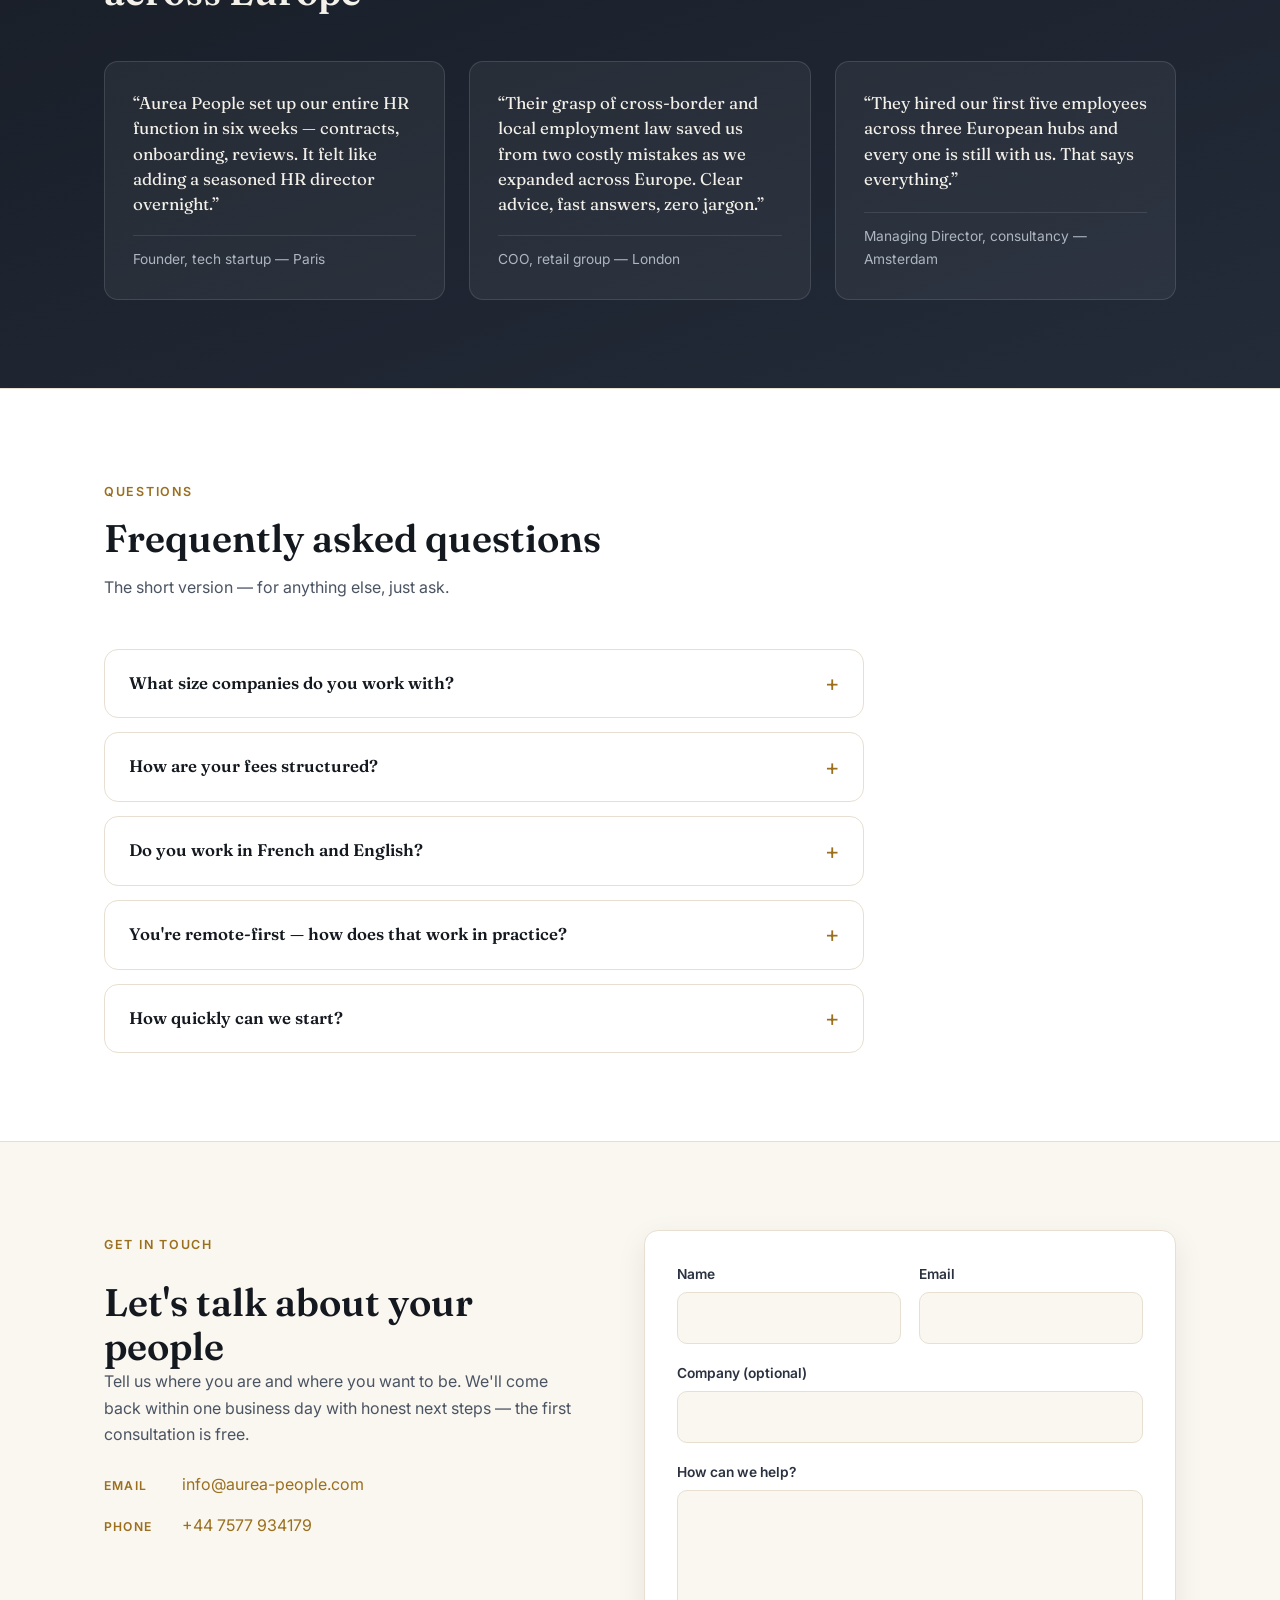
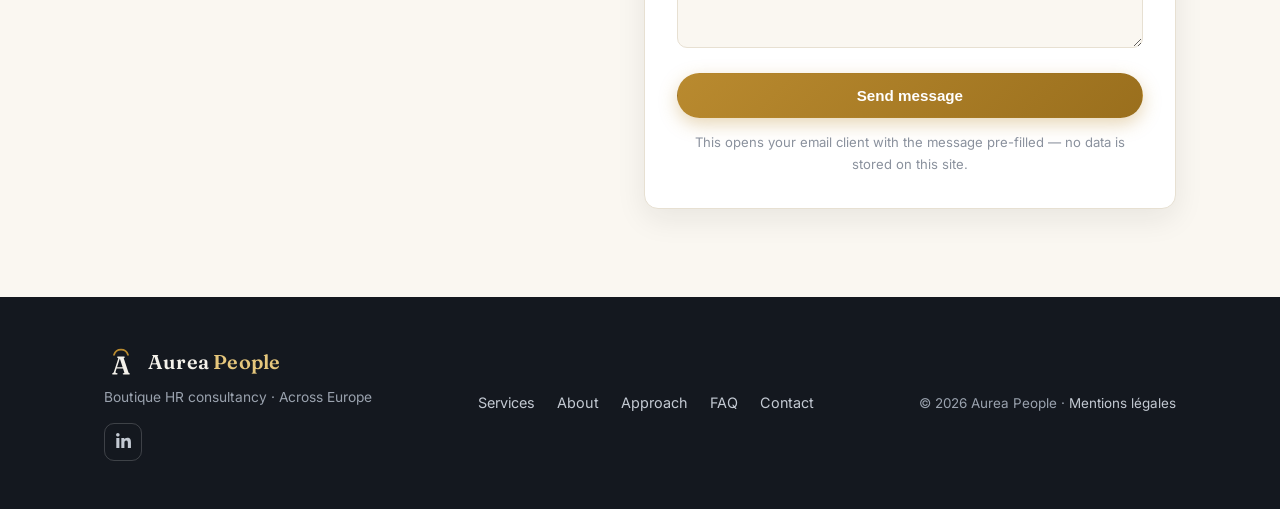
==== commit 15140162: "Update site for pan-European operations, remove address, and add LinkedIn link" ====
--- a/index.html
+++ b/index.html
@@ -3,21 +3,21 @@
 <head>
   <meta charset="UTF-8" />
   <meta name="viewport" content="width=device-width, initial-scale=1.0" />
-  <title>Aurea People — Boutique HR Consultancy in Paris</title>
-  <meta name="description" content="Aurea People is a boutique HR consultancy in Paris helping startups and SMEs recruit, retain and develop their people — from first hire to full HR function." />
+  <title>Aurea People — Boutique HR Consultancy Across Europe</title>
+  <meta name="description" content="Aurea People is a boutique HR consultancy operating across Europe, helping startups and SMEs recruit, retain and develop their people — from first hire to full HR function." />
   <meta name="theme-color" content="#faf7f1" />
   <link rel="canonical" href="https://aurea-people.com/" />
-  <meta property="og:title" content="Aurea People — Boutique HR Consultancy in Paris" />
-  <meta property="og:description" content="People-first HR services: recruitment, HR strategy, payroll, compliance and training for growing companies." />
+  <meta property="og:title" content="Aurea People — Boutique HR Consultancy Across Europe" />
+  <meta property="og:description" content="People-first HR services across Europe: recruitment, HR strategy, payroll, compliance and training for growing companies." />
   <meta property="og:type" content="website" />
   <meta property="og:url" content="https://aurea-people.com/" />
   <meta property="og:image" content="https://aurea-people.com/social-card.png" />
   <meta property="og:image:width" content="1200" />
   <meta property="og:image:height" content="630" />
-  <meta property="og:image:alt" content="Aurea People — Boutique HR consultancy in Paris" />
+  <meta property="og:image:alt" content="Aurea People — Boutique HR consultancy across Europe" />
   <meta name="twitter:card" content="summary_large_image" />
-  <meta name="twitter:title" content="Aurea People — Boutique HR Consultancy in Paris" />
-  <meta name="twitter:description" content="People-first HR services: recruitment, HR strategy, payroll, compliance and training for growing companies." />
+  <meta name="twitter:title" content="Aurea People — Boutique HR Consultancy Across Europe" />
+  <meta name="twitter:description" content="People-first HR services across Europe: recruitment, HR strategy, payroll, compliance and training for growing companies." />
   <meta name="twitter:image" content="https://aurea-people.com/social-card.png" />
   <link rel="icon" type="image/svg+xml" href="favicon.svg" />
   <link rel="preconnect" href="https://fonts.googleapis.com" />
@@ -29,17 +29,12 @@
     "@context": "https://schema.org",
     "@type": "ProfessionalService",
     "name": "Aurea People",
-    "description": "Boutique HR consultancy in Paris helping startups and SMEs with recruitment, HR strategy, payroll, labour-law compliance, learning & development, and compensation & benefits.",
+    "description": "Boutique HR consultancy operating across Europe, helping startups and SMEs with recruitment, HR strategy, payroll, labour-law compliance, learning & development, and compensation & benefits.",
     "url": "https://aurea-people.com/",
     "image": "https://aurea-people.com/social-card.png",
     "email": "info@aurea-people.com",
     "telephone": "+447577934179",
-    "address": {
-      "@type": "PostalAddress",
-      "addressLocality": "Paris",
-      "addressCountry": "FR"
-    },
-    "areaServed": "France"
+    "areaServed": "Europe"
   }
   </script>
 </head>
@@ -78,10 +73,10 @@
     <!-- ============ Hero ============ -->
     <section class="hero">
       <div class="container hero-inner">
-        <p class="eyebrow reveal">HR Consultancy · Paris</p>
+        <p class="eyebrow reveal">HR Consultancy · Across Europe</p>
         <h1 class="reveal">People-first HR,<br /><span class="accent">built on three decades</span> of experience.</h1>
         <p class="lead reveal">
-          Aurea People is a boutique HR consultancy helping startups and SMEs recruit,
+          Aurea People is a boutique HR consultancy operating throughout Europe, helping startups and SMEs recruit,
           retain and develop the people who drive their growth — from the first hire
           to a full HR function.
         </p>
@@ -141,7 +136,7 @@
               <svg viewBox="0 0 24 24" fill="none" stroke="currentColor" stroke-width="1.8" stroke-linecap="round" stroke-linejoin="round"><path d="M12 3l8 3v6c0 5-3.5 8-8 9-4.5-1-8-4-8-9V6l8-3z"/><path d="M9 12l2 2 4-4"/></svg>
             </div>
             <h3>Labour Law &amp; Compliance</h3>
-            <p>French employment-law guidance: contract types, collective agreements, working-time rules and audit-ready documentation to keep you safe.</p>
+            <p>European employment-law guidance: contract types, collective agreements, working-time rules and audit-ready documentation to keep you compliant across borders.</p>
           </article>
 
           <article class="card reveal">
@@ -170,19 +165,19 @@
           <p class="eyebrow">Who we are</p>
           <h2>Boutique by design,<br />senior by nature</h2>
           <p>
-            Aurea People was founded in Paris on a simple belief: growing companies
+            Aurea People was founded on a simple belief: growing companies across Europe
             deserve the same quality of HR expertise as large corporations — delivered
             personally, not through a call centre.
           </p>
           <p>
-            We are a small team of senior HR professionals. When you work with us,
+            We are a small team of senior HR professionals supporting clients throughout Europe. When you work with us,
             you work directly with the people doing the work: no junior hand-offs,
             no one-size-fits-all templates.
           </p>
           <ul class="check-list">
             <li>Direct access to senior consultants</li>
-            <li>Fluent in French labour law and practice</li>
-            <li>Bilingual French / English service</li>
+            <li>Fluent in French and European labour law and practice</li>
+            <li>Bilingual French / English service across Europe</li>
             <li>Flat fees agreed up front — no surprises</li>
           </ul>
         </div>
@@ -242,7 +237,7 @@
       <div class="container">
         <div class="section-head reveal">
           <p class="eyebrow eyebrow-light">What clients say</p>
-          <h2>Trusted by founders and leaders</h2>
+          <h2>Trusted by founders and leaders across Europe</h2>
         </div>
         <div class="grid grid-3">
           <figure class="quote reveal">
@@ -250,12 +245,12 @@
             <figcaption>Founder, tech startup — Paris</figcaption>
           </figure>
           <figure class="quote reveal">
-            <blockquote>“Their grasp of French employment law saved us from two costly mistakes. Clear advice, fast answers, zero jargon.”</blockquote>
-            <figcaption>COO, retail group — Île-de-France</figcaption>
+            <blockquote>“Their grasp of cross-border and local employment law saved us from two costly mistakes as we expanded across Europe. Clear advice, fast answers, zero jargon.”</blockquote>
+            <figcaption>COO, retail group — London</figcaption>
           </figure>
           <figure class="quote reveal">
-            <blockquote>“They hired our first five employees and every one is still with us. That says everything.”</blockquote>
-            <figcaption>Managing Director, consultancy — Paris</figcaption>
+            <blockquote>“They hired our first five employees across three European hubs and every one is still with us. That says everything.”</blockquote>
+            <figcaption>Managing Director, consultancy — Amsterdam</figcaption>
           </figure>
         </div>
       </div>
@@ -300,8 +295,7 @@
             <p class="faq-answer">
               Day to day, we work over video calls, email and your own HR tools —
               which keeps us responsive and keeps costs down. For workshops,
-              interviews or sensitive sessions, we meet on site in Paris and across
-              Île-de-France.
+              interviews or sensitive sessions, we travel to meet on site across Europe.
             </p>
           </details>
           <details class="faq-item">
@@ -333,10 +327,6 @@
             <li>
               <span class="contact-label">Phone</span>
               <a href="tel:+447577934179">+44 7577 934179</a>
-            </li>
-            <li>
-              <span class="contact-label">Office</span>
-              <span>Remote-first · Paris, France</span>
             </li>
           </ul>
         </div>
@@ -380,9 +370,8 @@
           </svg>
           <span class="brand-name">Aurea&nbsp;<span class="accent-word">People</span></span>
         </a>
-        <p>Boutique HR consultancy · Paris</p>
-        <!-- TODO: replace href with the company LinkedIn page URL -->
-        <a class="social-link" href="#" aria-label="Aurea People on LinkedIn">
+        <p>Boutique HR consultancy · Across Europe</p>
+        <a class="social-link" href="https://linkedin.com/in/marie-rose-43bb4b446" target="_blank" rel="noopener noreferrer" aria-label="Aurea People on LinkedIn">
           <svg viewBox="0 0 448 512" fill="currentColor" aria-hidden="true"><path d="M100.28 448H7.4V148.9h92.88zM53.79 108.1C24.09 108.1 0 83.5 0 53.8a53.79 53.79 0 0 1 107.58 0c0 29.7-24.1 54.3-53.79 54.3zM447.9 448h-92.68V302.4c0-34.7-.7-79.2-48.29-79.2-48.29 0-55.69 37.7-55.69 76.7V448h-92.78V148.9h89.08v40.8h1.3c12.4-23.5 42.69-48.3 87.88-48.3 94 0 111.28 61.9 111.28 142.3V448z"/></svg>
         </a>
       </div>
